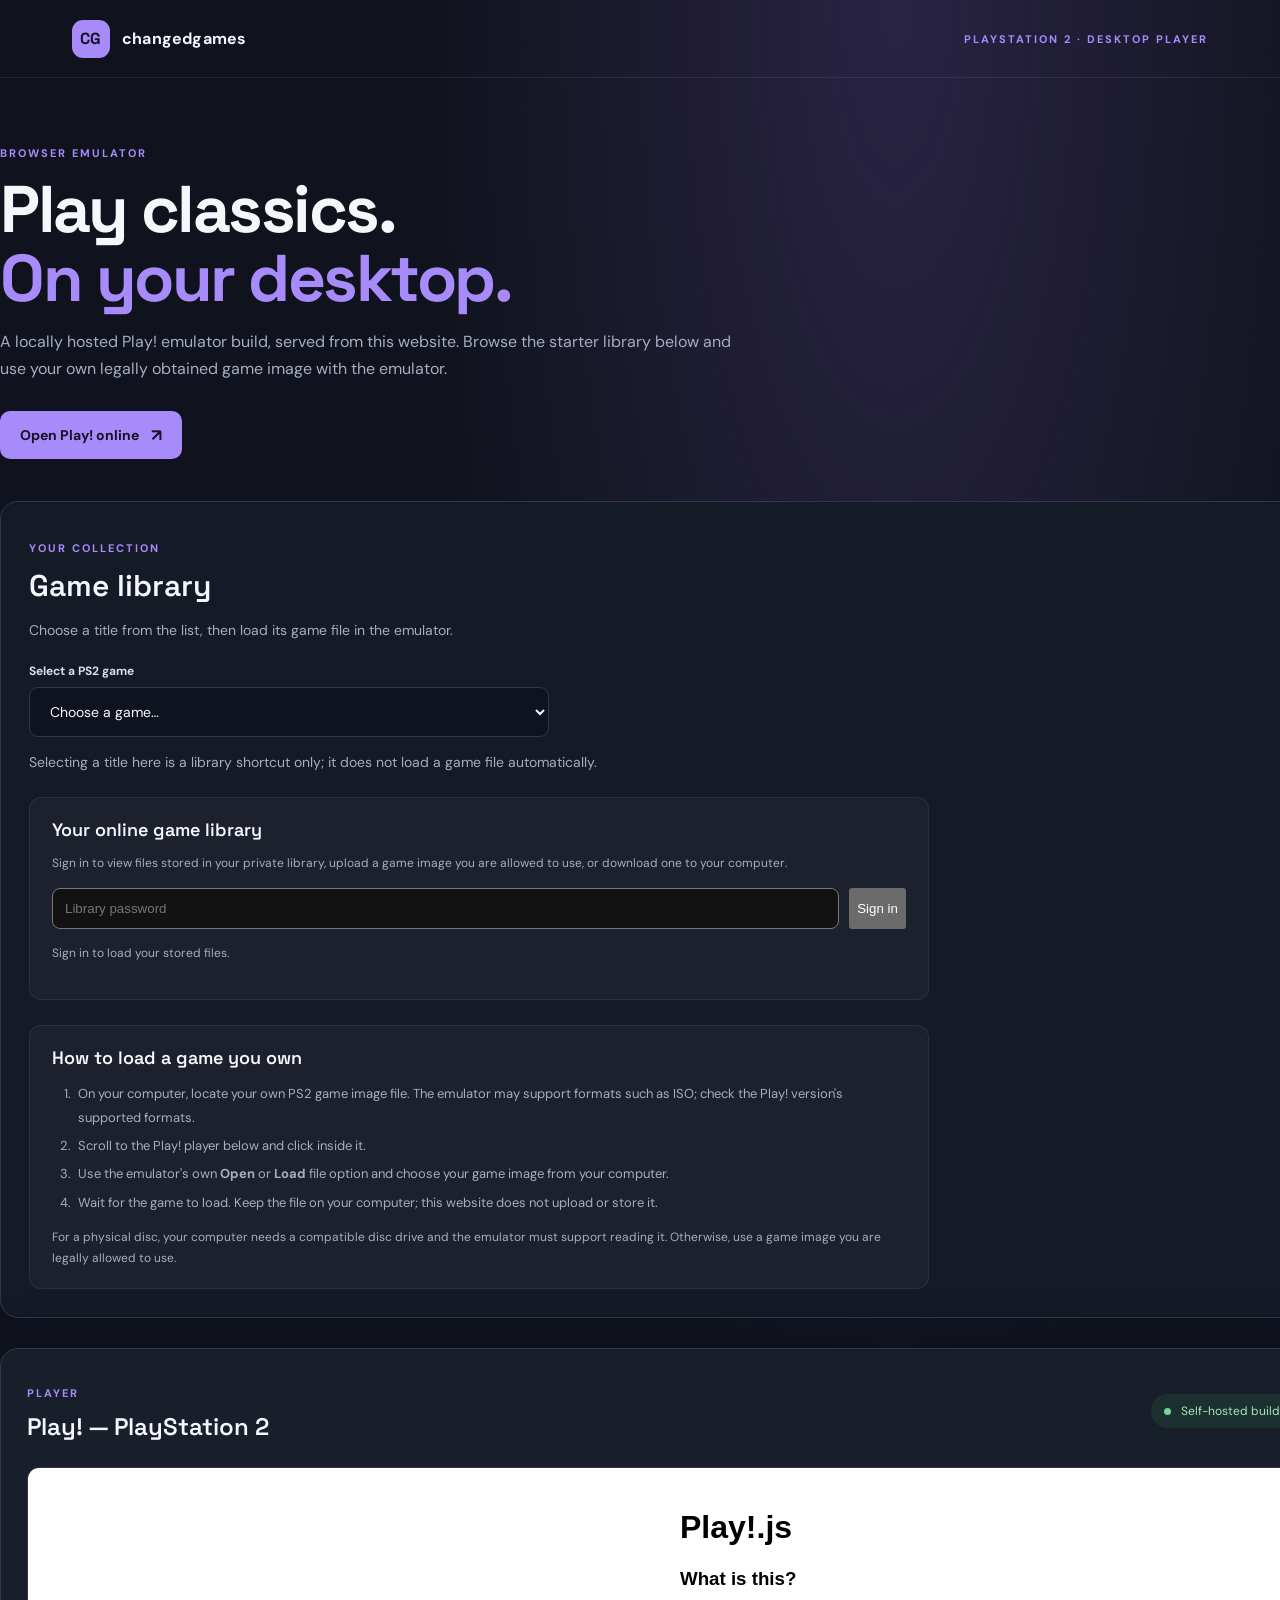
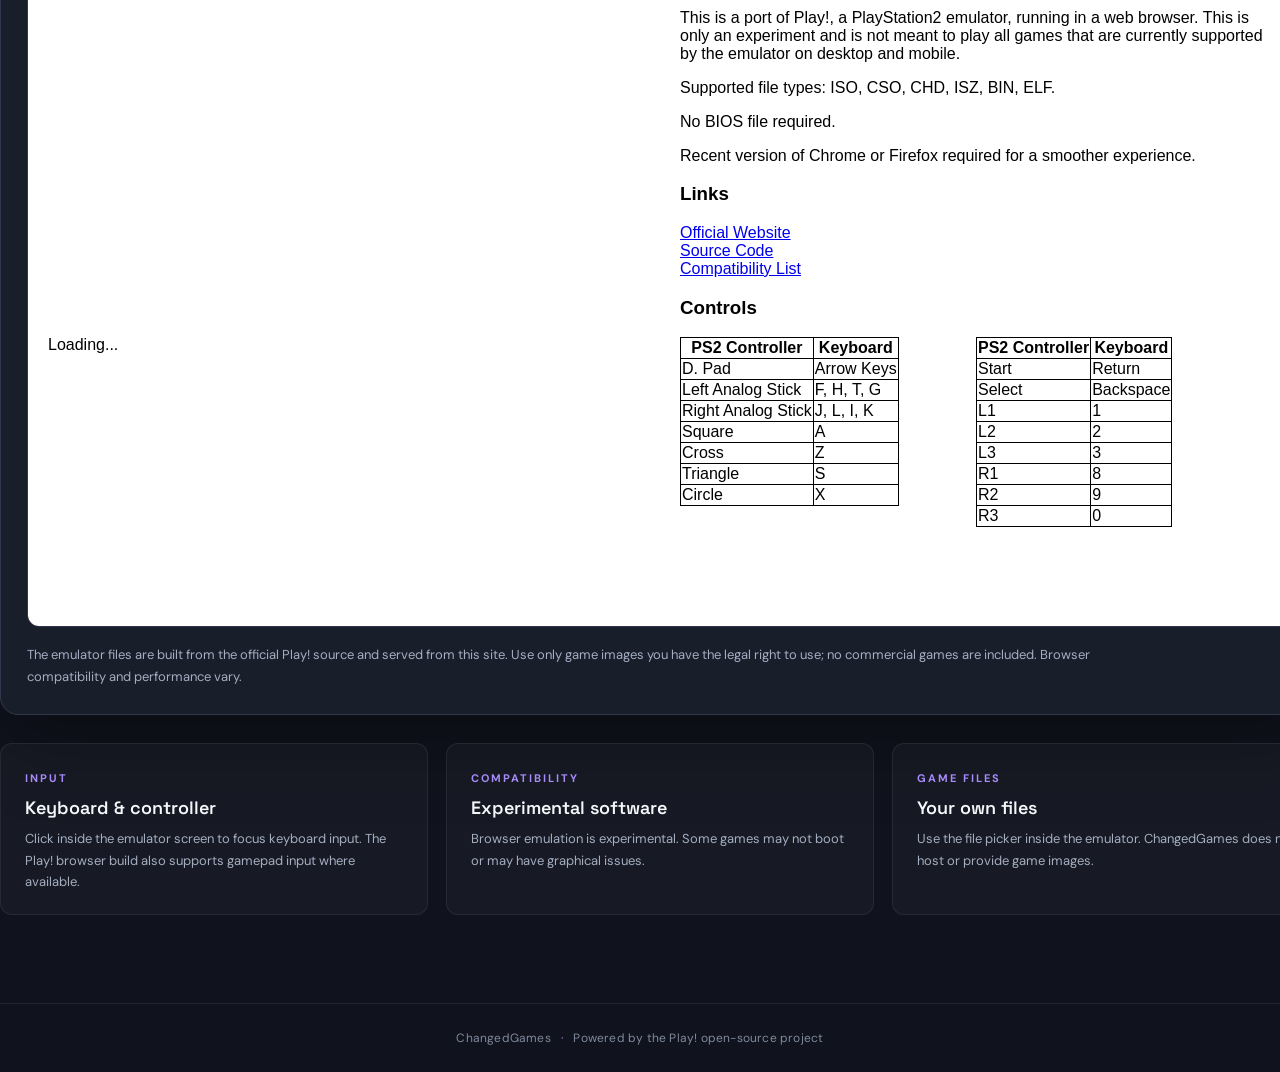
==== index.html @ 3b07527a "Connect ChangedGames page to private game library API" ====
<!doctype html>
<html lang="en">
<head>
  <meta charset="utf-8">
  <meta name="viewport" content="width=device-width, initial-scale=1">
  <meta name="theme-color" content="#10131d">
  <meta name="description" content="ChangedGames PS2 emulator and game library.">
  <title>ChangedGames — PS2 Library</title>
  <link rel="stylesheet" href="/style.css">
</head>
<body>
  <header class="topbar">
    <a class="brand" href="/" aria-label="ChangedGames home"><span class="brand-mark">CG</span> changedgames</a>
    <span class="platform">PLAYSTATION 2 · DESKTOP PLAYER</span>
  </header>
  <main>
    <section class="intro">
      <p class="eyebrow">BROWSER EMULATOR</p>
      <h1>Play classics.<br><span>On your desktop.</span></h1>
      <p class="lede">A locally hosted Play! emulator build, served from this website. Browse the starter library below and use your own legally obtained game image with the emulator.</p>
      <a class="play-button" href="https://playjs.purei.org/" target="_blank" rel="noopener noreferrer">Open Play! online <span aria-hidden="true">↗</span></a>
    </section>

    <section class="library" aria-labelledby="library-heading">
      <div class="library-heading">
        <div><p class="eyebrow">YOUR COLLECTION</p><h2 id="library-heading">Game library</h2><p class="library-subtitle">Choose a title from the list, then load its game file in the emulator.</p></div>
      </div>
      <label class="game-select-label" for="game-select">Select a PS2 game</label>
      <select id="game-select" class="game-select">
        <option value="">Choose a game…</option>
        <option>God of War</option>
        <option>Gran Turismo 4</option>
        <option>Shadow of the Colossus</option>
        <option>Ratchet &amp; Clank</option>
        <option>Tony Hawk's Pro Skater 3</option>
        <option>Jak and Daxter</option>
        <option value="other">Other game</option>
      </select>
      <p class="library-note" id="selection-help">Selecting a title here is a library shortcut only; it does not load a game file automatically.</p>
      <div class="how-to-load" id="cloud-library" style="margin-top:24px">
        <h3>Your online game library</h3>
        <p class="library-subtitle">Sign in to view files stored in your private library, upload a game image you are allowed to use, or download one to your computer.</p>
        <form id="library-login-form" style="display:flex;flex-wrap:wrap;gap:10px;margin:14px 0">
          <input id="library-password" type="password" placeholder="Library password" autocomplete="current-password" required style="flex:1;min-width:180px;padding:12px;border:1px solid #777;border-radius:8px">
          <button id="library-login-button" type="submit">Sign in</button>
        </form>
        <p id="library-status" role="status" aria-live="polite">Sign in to load your stored files.</p>
        <div id="library-tools" hidden style="margin:14px 0">
          <label for="library-file">Upload a game file you own</label>
          <div style="display:flex;flex-wrap:wrap;gap:10px;margin-top:8px">
            <input id="library-file" type="file" accept=".iso,.cso,.chd,.isz,.bin,.elf">
            <button id="library-upload-button" type="button">Upload file</button>
            <button id="library-refresh-button" type="button">Refresh list</button>
            <button id="library-logout-button" type="button">Sign out</button>
          </div>
        </div>
        <ul id="library-files" aria-label="Stored game files" style="padding-left:20px"></ul>
      </div>
      <div class="how-to-load">
        <h3>How to load a game you own</h3>
        <ol>
          <li>On your computer, locate your own PS2 game image file. The emulator may support formats such as ISO; check the Play! version's supported formats.</li>
          <li>Scroll to the Play! player below and click inside it.</li>
          <li>Use the emulator's own <strong>Open</strong> or <strong>Load</strong> file option and choose your game image from your computer.</li>
          <li>Wait for the game to load. Keep the file on your computer; this website does not upload or store it.</li>
        </ol>
        <p>For a physical disc, your computer needs a compatible disc drive and the emulator must support reading it. Otherwise, use a game image you are legally allowed to use.</p>
      </div>
    </section>

    <section class="player-card" aria-labelledby="player-heading">
      <div class="player-head">
        <div><p class="eyebrow">PLAYER</p><h2 id="player-heading">Play! — PlayStation 2</h2></div>
        <span class="status"><i></i> Self-hosted build</span>
      </div>
      <div class="screen">
        <iframe title="ChangedGames self-hosted PlayStation 2 emulator" src="/emulator/index.html" allow="fullscreen; gamepad" allowfullscreen></iframe>
      </div>
      <p class="notice">The emulator files are built from the official Play! source and served from this site. Use only game images you have the legal right to use; no commercial games are included. Browser compatibility and performance vary.</p>
    </section>

    <section class="details">
      <div><span class="eyebrow">INPUT</span><h3>Keyboard &amp; controller</h3><p>Click inside the emulator screen to focus keyboard input. The Play! browser build also supports gamepad input where available.</p></div>
      <div><span class="eyebrow">COMPATIBILITY</span><h3>Experimental software</h3><p>Browser emulation is experimental. Some games may not boot or may have graphical issues.</p></div>
      <div><span class="eyebrow">GAME FILES</span><h3>Your own files</h3><p>Use the file picker inside the emulator. ChangedGames does not host or provide game images.</p></div>
    </section>
  </main>
  <footer>ChangedGames <span>·</span> Powered by the Play! open-source project</footer>
  <script>
    const API = 'https://changedgames-api.bob-haas.workers.dev';
    const gameSelect = document.getElementById('game-select');
    const selectionHelp = document.getElementById('selection-help');
    gameSelect.addEventListener('change', () => {
      selectionHelp.textContent = gameSelect.value
        ? 'Selected: ' + gameSelect.options[gameSelect.selectedIndex].text + '. Choose the matching file from your online library or load it in the player below.'
        : 'Selecting a title here is a library shortcut only; it does not load a game file automatically.';
    });

    let libraryToken = null;
    const loginForm = document.getElementById('library-login-form');
    const passwordInput = document.getElementById('library-password');
    const loginButton = document.getElementById('library-login-button');
    const status = document.getElementById('library-status');
    const toolsPanel = document.getElementById('library-tools');
    const filesList = document.getElementById('library-files');
    const fileInput = document.getElementById('library-file');
    const uploadButton = document.getElementById('library-upload-button');

    function setStatus(message, isError = false) {
      status.textContent = message;
      status.style.color = isError ? '#b42318' : '';
    }

    async function loadLibrary() {
      setStatus('Loading your library…');
      filesList.replaceChildren();
      try {
        const response = await fetch(API + '/games', {
          headers: { Authorization: 'Bearer ' + libraryToken }
        });
        if (!response.ok) throw new Error(response.status === 401 ? 'Session expired. Please sign in again.' : 'Could not load library (' + response.status + ').');
        const data = await response.json();
        const files = Array.isArray(data.files) ? data.files : [];
        if (!files.length) {
          setStatus('Your library is empty. Upload a game file you are allowed to use.');
          return;
        }
        setStatus(files.length + ' file' + (files.length === 1 ? '' : 's') + ' in your library.');
        for (const file of files) {
          const item = document.createElement('li');
          item.style.margin = '10px 0';
          const label = document.createElement('span');
          const name = String(file.key || '').split('/').pop().replace(/^[0-9a-f-]{36}-/i, '');
          label.textContent = name + ' (' + Number(file.size || 0).toLocaleString() + ' bytes) ';
          const download = document.createElement('button');
          download.type = 'button';
          download.textContent = 'Download';
          download.addEventListener('click', () => downloadFile(file.key, name, download));
          item.append(label, download);
          filesList.append(item);
        }
      } catch (error) {
        setStatus(error.message || 'Could not load library.', true);
      }
    }

    async function downloadFile(key, name, button) {
      button.disabled = true;
      try {
        const response = await fetch(API + '/download?key=' + encodeURIComponent(key), {
          headers: { Authorization: 'Bearer ' + libraryToken }
        });
        if (!response.ok) throw new Error('Download failed (' + response.status + ').');
        const blob = await response.blob();
        const url = URL.createObjectURL(blob);
        const link = document.createElement('a');
        link.href = url;
        link.download = name;
        document.body.append(link);
        link.click();
        link.remove();
        setTimeout(() => URL.revokeObjectURL(url), 30000);
        setStatus('Download started: ' + name);
      } catch (error) {
        setStatus(error.message || 'Download failed.', true);
      } finally {
        button.disabled = false;
      }
    }

    loginForm.addEventListener('submit', async (event) => {
      event.preventDefault();
      loginButton.disabled = true;
      setStatus('Signing in…');
      try {
        const response = await fetch(API + '/login', {
          method: 'POST',
          headers: { 'Content-Type': 'application/json' },
          body: JSON.stringify({ password: passwordInput.value })
        });
        const data = await response.json();
        if (!response.ok || !data.token) throw new Error(data.error || 'Sign-in failed. Check the password.');
        libraryToken = data.token;
        passwordInput.value = '';
        toolsPanel.hidden = false;
        loginForm.hidden = true;
        await loadLibrary();
      } catch (error) {
        setStatus(error.message || 'Sign-in failed.', true);
      } finally {
        loginButton.disabled = false;
      }
    });

    uploadButton.addEventListener('click', async () => {
      const file = fileInput.files && fileInput.files[0];
      if (!file) { setStatus('Choose a file first.', true); return; }
      uploadButton.disabled = true;
      setStatus('Uploading ' + file.name + '…');
      try {
        const response = await fetch(API + '/upload?name=' + encodeURIComponent(file.name), {
          method: 'POST',
          headers: { Authorization: 'Bearer ' + libraryToken, 'Content-Type': 'application/octet-stream' },
          body: file
        });
        const data = await response.json();
        if (!response.ok || !data.success) throw new Error(data.error || 'Upload failed (' + response.status + ').');
        fileInput.value = '';
        setStatus('Upload complete. Refreshing library…');
        await loadLibrary();
      } catch (error) {
        setStatus(error.message || 'Upload failed.', true);
      } finally {
        uploadButton.disabled = false;
      }
    });

    document.getElementById('library-refresh-button').addEventListener('click', loadLibrary);
    document.getElementById('library-logout-button').addEventListener('click', () => {
      libraryToken = null;
      toolsPanel.hidden = true;
      loginForm.hidden = false;
      filesList.replaceChildren();
      passwordInput.value = '';
      setStatus('Signed out. Sign in to load your stored files.');
    });
  </script>
</body>
</html>
---- style.css ----
@import url('https://fonts.googleapis.com/css2?family=DM+Sans:wght@400;500;600;700&family=Space+Grotesk:wght@500;600;700&display=swap');
:root{color-scheme:dark;--bg:#10131d;--panel:#191e2b;--muted:#a4aec1;--text:#f5f7fb;--accent:#a78bfa;--line:#30384b}
*{box-sizing:border-box}
html{min-width:1200px;background:var(--bg)}
body{margin:0;min-width:1200px;background:radial-gradient(ellipse at 70% 0%,#292344 0,transparent 38%),var(--bg);color:var(--text);font-family:'DM Sans',sans-serif;min-height:100vh}
.topbar{height:78px;border-bottom:1px solid #ffffff14;display:flex;align-items:center;justify-content:space-between;padding:0 72px}
.brand{display:flex;align-items:center;gap:12px;color:var(--text);text-decoration:none;font-weight:700;letter-spacing:.2px;font-size:16px}
.brand-mark{display:grid;place-items:center;width:38px;height:38px;border-radius:11px;background:var(--accent);color:#171225;font-family:'Space Grotesk';font-weight:700}
.platform,.eyebrow{font-size:11px;letter-spacing:2px;font-weight:700;color:var(--accent)}
main{width:1320px;margin:68px auto 88px}
.intro{margin-bottom:34px}
.intro h1{font:700 66px/1.04 'Space Grotesk',sans-serif;letter-spacing:-2.5px;margin:15px 0}
.intro h1 span{color:var(--accent)}
.lede{color:var(--muted);max-width:760px;line-height:1.7;font-size:16px}
.player-card{background:var(--panel);border:1px solid var(--line);border-radius:18px;padding:26px;box-shadow:0 25px 80px #0005}
.player-head{display:flex;align-items:center;justify-content:space-between;gap:15px;margin-bottom:20px}
.player-head h2{font:600 24px 'Space Grotesk';margin:5px 0}
.status{font-size:12px;color:#a9e6c1;background:#1e543655;padding:9px 13px;border-radius:99px}
.status i{display:inline-block;width:7px;height:7px;border-radius:50%;background:#73d69a;margin-right:7px}
.screen{width:100%;height:760px;background:#080a11;border:1px solid #3a3453;border-radius:12px;overflow:hidden}
.screen iframe{display:block;width:100%;height:100%;border:0;background:#080a11}
.notice{margin:17px 0 0;font-size:13px;color:var(--muted);line-height:1.7;max-width:1120px}
.details{display:grid;grid-template-columns:repeat(3,1fr);gap:18px;margin-top:28px}
.details>div{background:#ffffff08;border:1px solid #ffffff12;border-radius:12px;padding:22px 24px;min-height:150px}
.details h3{font:600 18px 'Space Grotesk';margin:9px 0}
.details p{font-size:13px;color:var(--muted);line-height:1.65;margin:0}
footer{text-align:center;padding:26px;color:#7f899e;border-top:1px solid #ffffff12;font-size:12px;letter-spacing:.2px}
footer span{color:var(--accent);padding:0 7px}
.play-button{display:inline-flex;align-items:center;gap:12px;margin-top:12px;padding:13px 20px;border-radius:10px;background:var(--accent);color:#171225;text-decoration:none;font-weight:700;font-size:14px;transition:transform .18s ease,filter .18s ease}.play-button:hover{transform:translateY(-2px);filter:brightness(1.08)}.play-button span{font-size:17px}


/* Simple dropdown game library */
.library{margin:42px 0 30px;padding:28px;background:#151a27;border:1px solid var(--line);border-radius:18px}
.library-heading h2{font:600 30px 'Space Grotesk';margin:5px 0}
.library-subtitle,.library-note{color:var(--muted);font-size:14px;line-height:1.6}
.game-select-label{display:block;margin:22px 0 8px;font-size:12px;font-weight:700;color:#d9ddec}
.game-select{width:100%;max-width:520px;padding:14px 16px;border:1px solid var(--line);border-radius:9px;background:#0f1320;color:var(--text);font:14px 'DM Sans';}
.how-to-load{margin-top:25px;padding:20px 22px;background:#ffffff08;border:1px solid #ffffff12;border-radius:12px;max-width:900px}
.how-to-load h3{font:600 18px 'Space Grotesk';margin:0 0 12px}
.how-to-load ol{padding-left:22px;color:var(--muted);font-size:13px;line-height:1.8}
.how-to-load li{padding-left:4px;margin:5px 0}
.how-to-load p{color:var(--muted);font-size:12px;line-height:1.7;margin:12px 0 0}
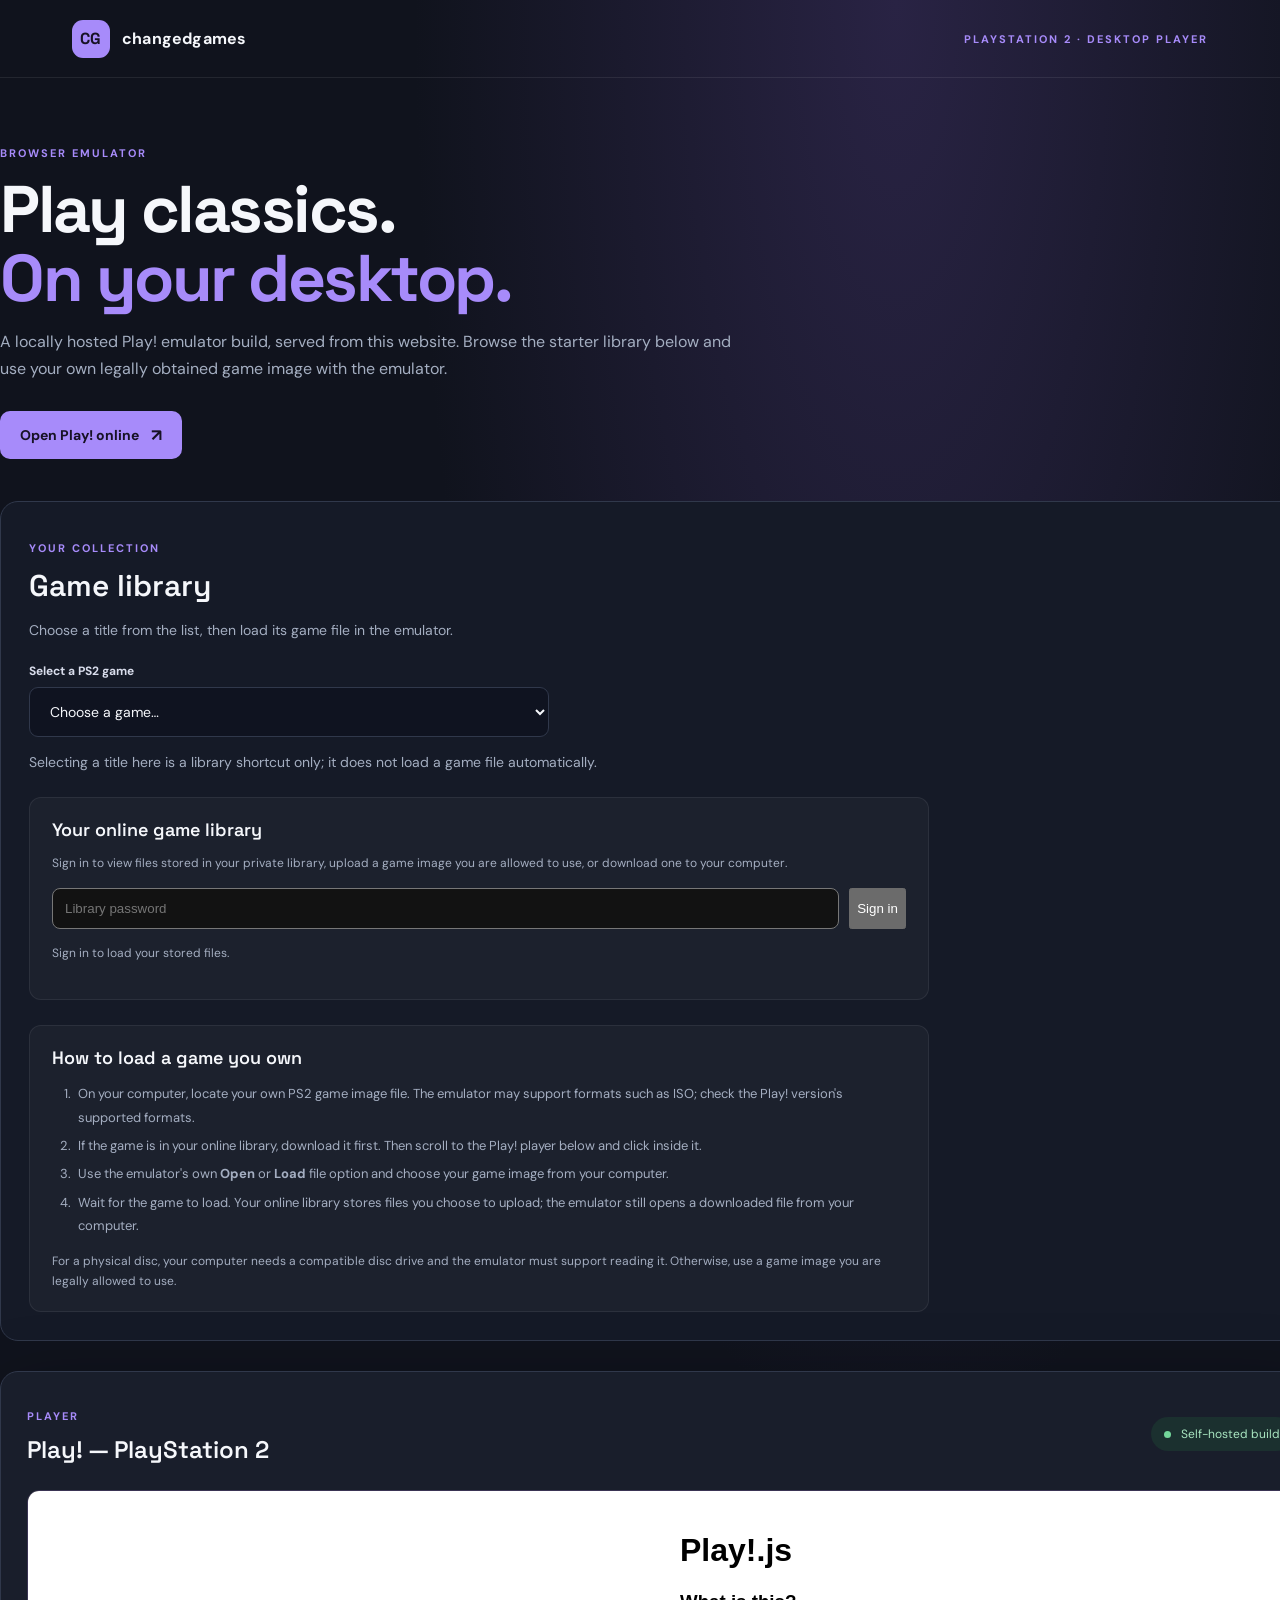
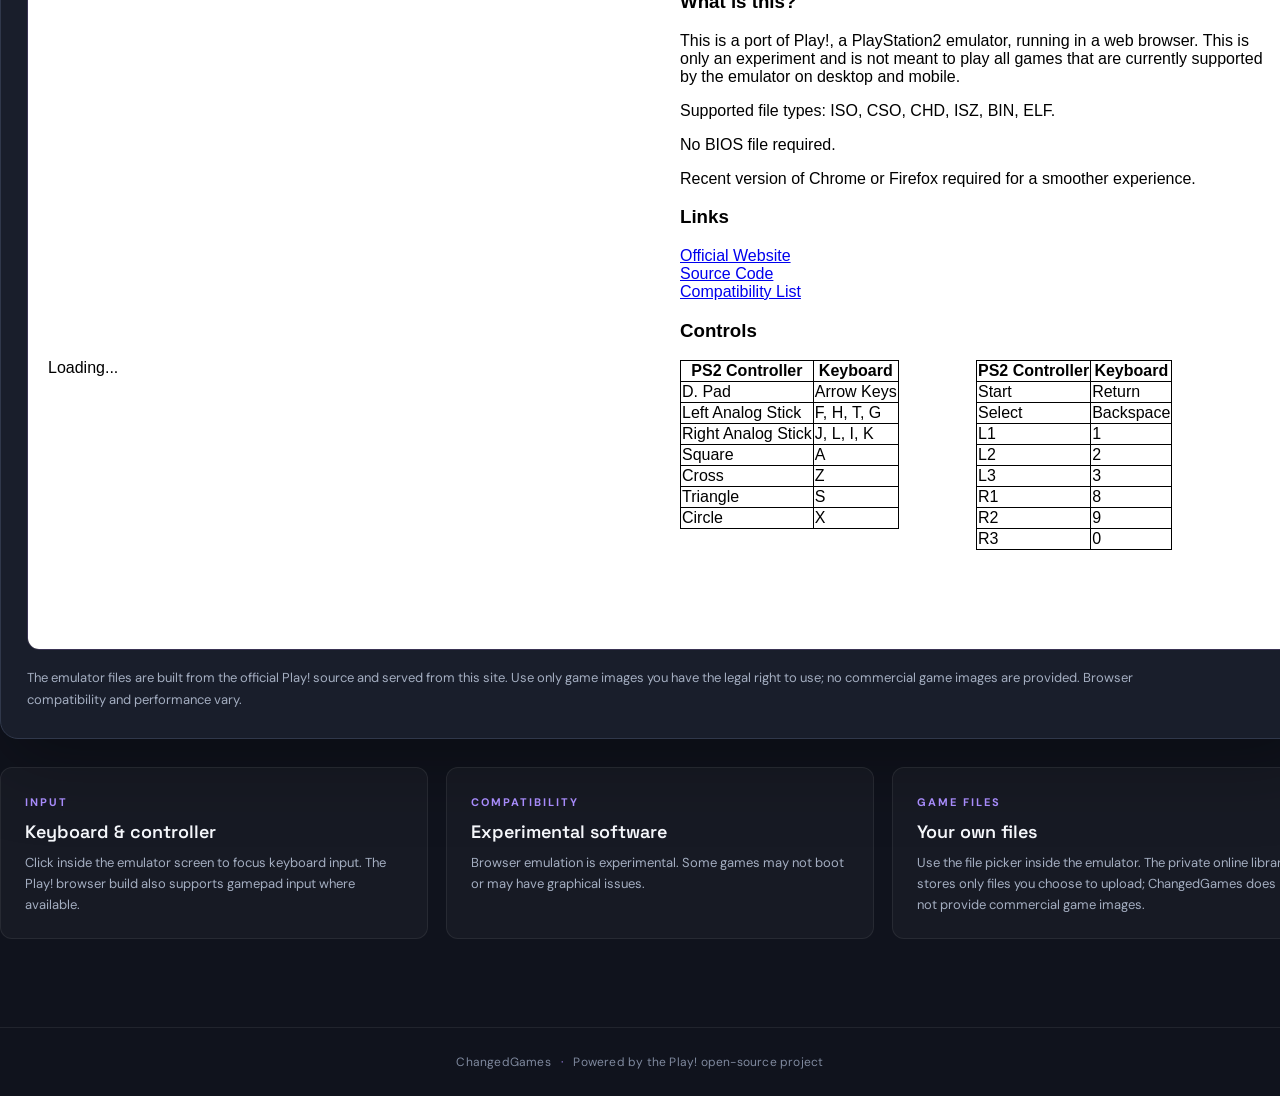
==== commit ab058122: "Clarify how online library files load in emulator" ====
--- a/index.html
+++ b/index.html
@@ -60,9 +60,9 @@
         <h3>How to load a game you own</h3>
         <ol>
           <li>On your computer, locate your own PS2 game image file. The emulator may support formats such as ISO; check the Play! version's supported formats.</li>
-          <li>Scroll to the Play! player below and click inside it.</li>
+          <li>If the game is in your online library, download it first. Then scroll to the Play! player below and click inside it.</li>
           <li>Use the emulator's own <strong>Open</strong> or <strong>Load</strong> file option and choose your game image from your computer.</li>
-          <li>Wait for the game to load. Keep the file on your computer; this website does not upload or store it.</li>
+          <li>Wait for the game to load. Your online library stores files you choose to upload; the emulator still opens a downloaded file from your computer.</li>
         </ol>
         <p>For a physical disc, your computer needs a compatible disc drive and the emulator must support reading it. Otherwise, use a game image you are legally allowed to use.</p>
       </div>
@@ -76,13 +76,13 @@
       <div class="screen">
         <iframe title="ChangedGames self-hosted PlayStation 2 emulator" src="/emulator/index.html" allow="fullscreen; gamepad" allowfullscreen></iframe>
       </div>
-      <p class="notice">The emulator files are built from the official Play! source and served from this site. Use only game images you have the legal right to use; no commercial games are included. Browser compatibility and performance vary.</p>
+      <p class="notice">The emulator files are built from the official Play! source and served from this site. Use only game images you have the legal right to use; no commercial game images are provided. Browser compatibility and performance vary.</p>
     </section>
 
     <section class="details">
       <div><span class="eyebrow">INPUT</span><h3>Keyboard &amp; controller</h3><p>Click inside the emulator screen to focus keyboard input. The Play! browser build also supports gamepad input where available.</p></div>
       <div><span class="eyebrow">COMPATIBILITY</span><h3>Experimental software</h3><p>Browser emulation is experimental. Some games may not boot or may have graphical issues.</p></div>
-      <div><span class="eyebrow">GAME FILES</span><h3>Your own files</h3><p>Use the file picker inside the emulator. ChangedGames does not host or provide game images.</p></div>
+      <div><span class="eyebrow">GAME FILES</span><h3>Your own files</h3><p>Use the file picker inside the emulator. The private online library stores only files you choose to upload; ChangedGames does not provide commercial game images.</p></div>
     </section>
   </main>
   <footer>ChangedGames <span>·</span> Powered by the Play! open-source project</footer>
